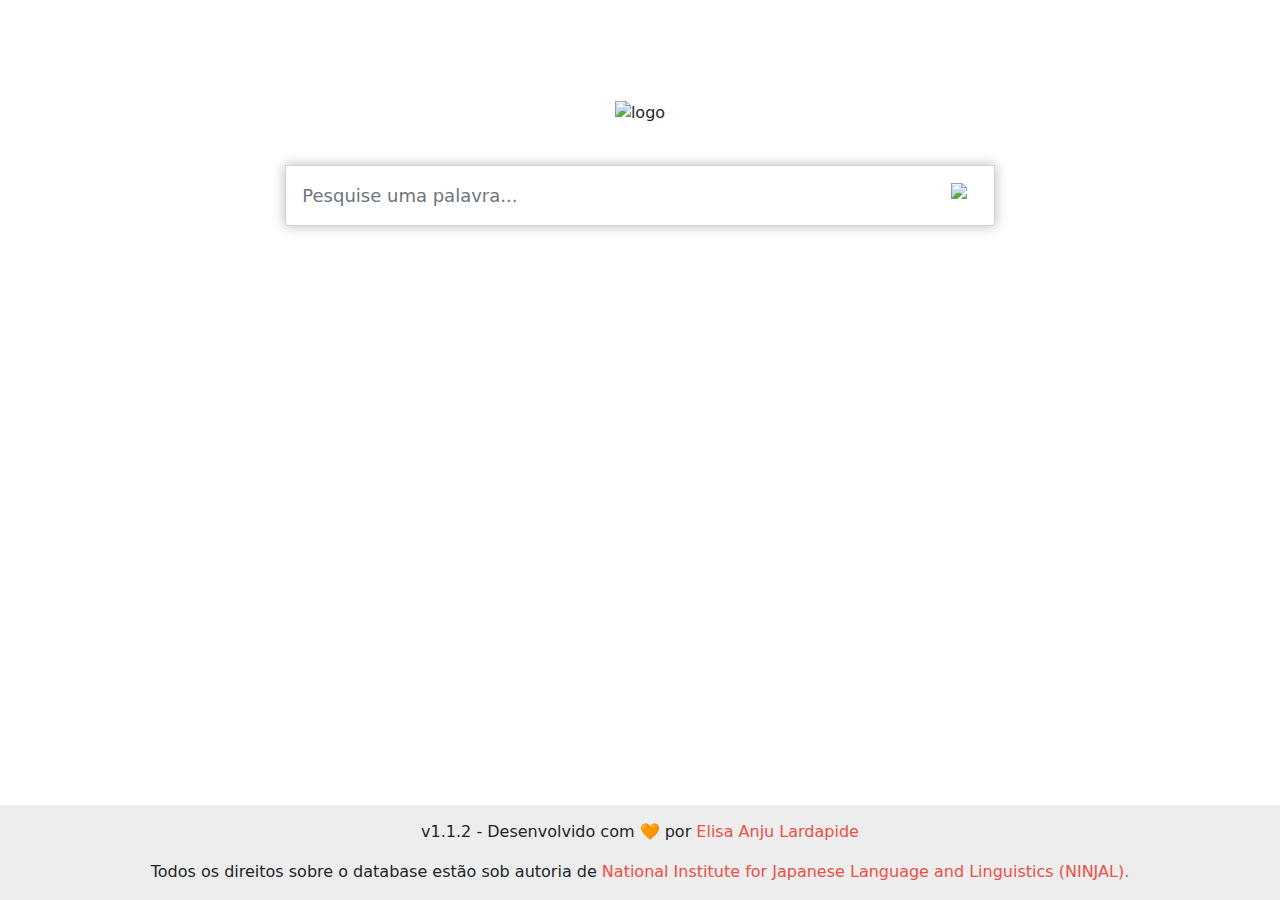
==== index.html @ b79aa2bb "Update index.html" ====
<!doctype html>
<html lang="pt-BR">
<head>
    <meta charset="utf-8">
    <meta name="viewport" content="width=device-width, initial-scale=1">
    <link href="styles/bootstrap.min.css" rel="stylesheet">
    <link rel="stylesheet" href="styles/style.css">
    <link rel="icon" href="https://lisanju.github.io/geoki-jiten/imgs/icone.png">
    <title>GEOki Jiten</title>
</head>
<body>
    <header class="container mt-4 mb-4">
        <div class="logo">
            <img src="https://lisanju.github.io/geoki-jiten/imgs/logo.png" alt="logo">
        </div>
    </header>
    <main class="container">
        <section class="search">
            <div class="container-fluid">
                <div class="row p-2 pt-3 pb-3 d-flex justify-content-center">
                    <div class="col-md-8">
                        <div class="form-inputs">
                            <input class="form-control p-3" type="text" placeholder="Pesquise uma palavra...">
                            <a href="#">
                                <img src="imgs/search.png" alt="search">
                            </a>
                        </div>
                    </div>
                </div>
            </div>
        </section>
    </main>
    <footer class="container mt-4 mb-4">
        <div class="footer">
            <p>v1.1.2 - Desenvolvido com 🧡 por <a class ="link" href="https://lisanju.github.io" target="_blank" rel="noopener noreferrer">Elisa Anju Lardapide</a></p>
            <p>Todos os direitos sobre o database estão sob autoria de <a class="link" href="https://mmsrv.ninjal.ac.jp/okinawago/" target="_blank" rel="noopener noreferrer">National Institute for Japanese Language and Linguistics (NINJAL).</a></p>
        </div>
    </footer>
    <script src="scripts/bootstrap.bundle.min.js"></script>
    <script src="scripts/script.js"></script>
</body>
</html>
---- styles/style.css ----
body {
    background-image: url("./imgs/background.png");
    background-size: cover;
    background-attachment: fixed;
    background-position: center; 
}

.logo {
    margin-top: 100px;
    margin-bottom: 20px;
    text-align: center;
}

.logo img {
    height: 25%;
    width: 25%;
}

.search input {
    border-radius: 0;
    font-size: 18px;
    font-weight: 500;
    color: #929EA9;
    margin-bottom:25px;
}

.form-inputs {
    position: relative;
    box-shadow: 0 0 12px 0 #B8B8B8;
}

.form-inputs img {
    position: absolute;
    right: 20px;
    top: calc(50% - 12px);
    height: 24px;
    width: 24px;
}

.resultado {
    background-color: #f1f1f1;
    border: 1px solid #ccc;
    border-radius:20px;
    padding:25px;
    margin-bottom: 10px;
    max-width: 800px;
    margin-left: auto;
    margin-right: auto;
}

.footer {
    text-align: center;
    font-family:var(--bs-font-sans-serif);
    background-color: #ededed;
    position: fixed;
    bottom: 0;
    left: 0;
    width: 100%;
    z-index: 1000;
    padding-top:15px;
}

.link {
  color:#ea5045;
  text-decoration:none;
}

/* Media Queries */
@media (max-width: 992px) {
    .logo img {
        height: 35%;
        width: 35%;
    }

    .col-md-8 {
        width: 90%;
    }
    

}

@media (max-width: 768px) {
    .container {
        max-width: 100%;
    }

    .logo {
        margin-top: 80px;
    }

    .search input {
        height: 55px;
    }

    .form-inputs img {
        right: 18px;
        top: calc(50% - 10px);
        height: 20px;
        width: 20px;
    }
}

@media (max-width: 640px) {
    .logo {
        margin-top: 70px;
    }

    .col-md-8 {
        width: 100%;
    }

    .search input {
        height: 50px;
    }

    .p-2 {
        padding: 0 !important;
    }

    .form-inputs img {
        right: 16px;
        top: calc(50% - 9px);
        height: 18px;
        width: 18px;
    }
}

@media (max-width: 480px) {
    .logo {
        margin-top: 60px;
    }

    .logo img {
        height: 40%;
        width: 40%;
    }

    .search input {
        font-size: 15px;
    }

    .form-inputs img {
        right: 16px;
        top: calc(50% - 9px);
        height: 18px;
        width: 18px;
    }
}

@media (max-width: 440px) {
    .d-flex {
        flex-direction: column;
    }

    .form-inputs img {
        top: 55px;
    }
}
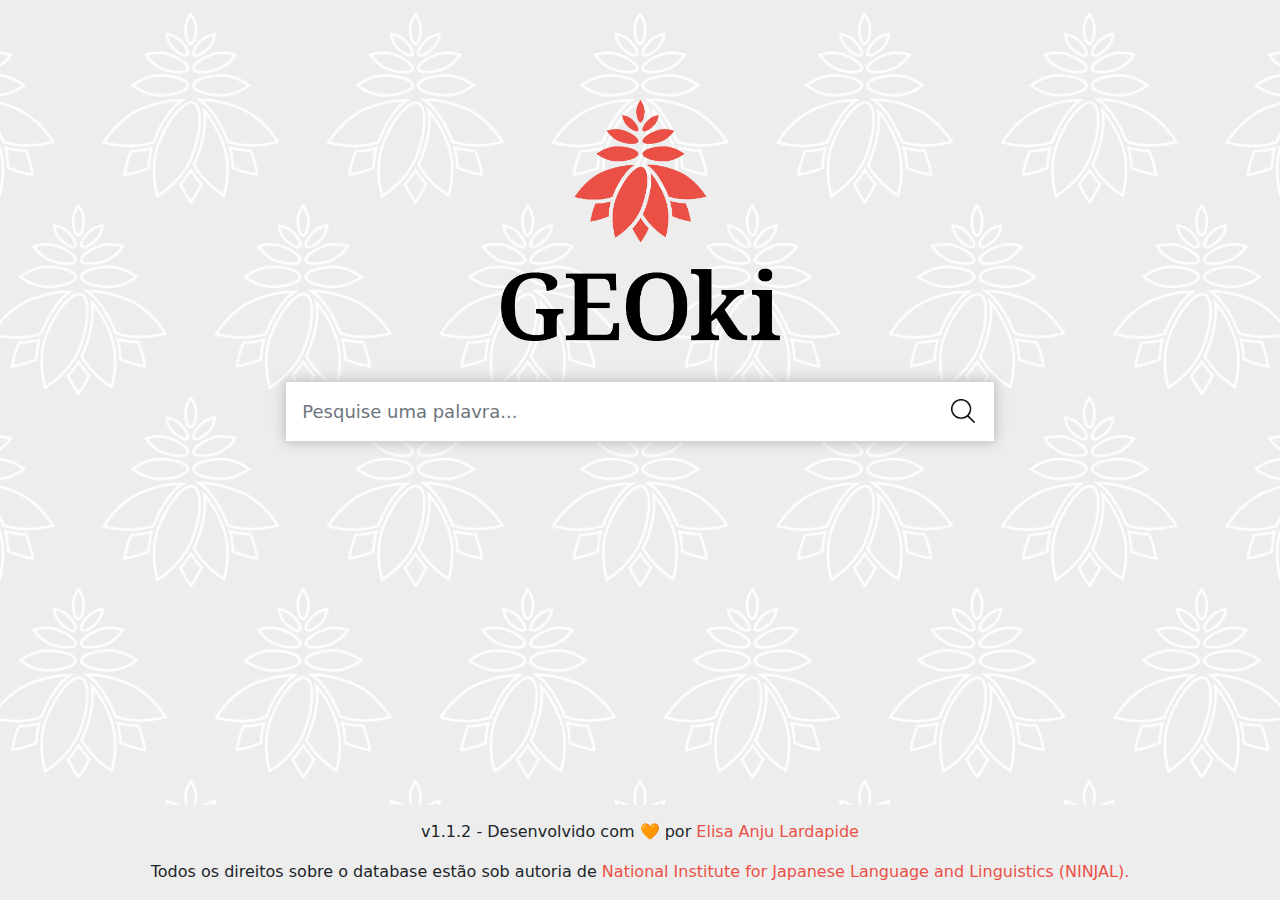
==== commit 53e431c4: "Update index.html" ====
--- a/index.html
+++ b/index.html
@@ -3,8 +3,8 @@
 <head>
     <meta charset="utf-8">
     <meta name="viewport" content="width=device-width, initial-scale=1">
-    <link href="styles/bootstrap.min.css" rel="stylesheet">
-    <link rel="stylesheet" href="styles/style.css">
+    <link href="https://lisanju.github.io/geoki-jiten/styles/bootstrap.min.css" rel="stylesheet">
+    <link rel="stylesheet" href="https://lisanju.github.io/styles/style.css">
     <link rel="icon" href="https://lisanju.github.io/geoki-jiten/imgs/icone.png">
     <title>GEOki Jiten</title>
 </head>
@@ -22,7 +22,7 @@
                         <div class="form-inputs">
                             <input class="form-control p-3" type="text" placeholder="Pesquise uma palavra...">
                             <a href="#">
-                                <img src="imgs/search.png" alt="search">
+                                <img src="https://lisanju.github.io/geoki-jiten/imgs/search.png" alt="search">
                             </a>
                         </div>
                     </div>
@@ -36,7 +36,7 @@
             <p>Todos os direitos sobre o database estão sob autoria de <a class="link" href="https://mmsrv.ninjal.ac.jp/okinawago/" target="_blank" rel="noopener noreferrer">National Institute for Japanese Language and Linguistics (NINJAL).</a></p>
         </div>
     </footer>
-    <script src="scripts/bootstrap.bundle.min.js"></script>
-    <script src="scripts/script.js"></script>
+    <script src="https://lisanju.github.io/geoki-jiten/scripts/bootstrap.bundle.min.js"></script>
+    <script src="https://lisanju.github.io/geoki-jiten/scripts/script.js"></script>
 </body>
 </html>
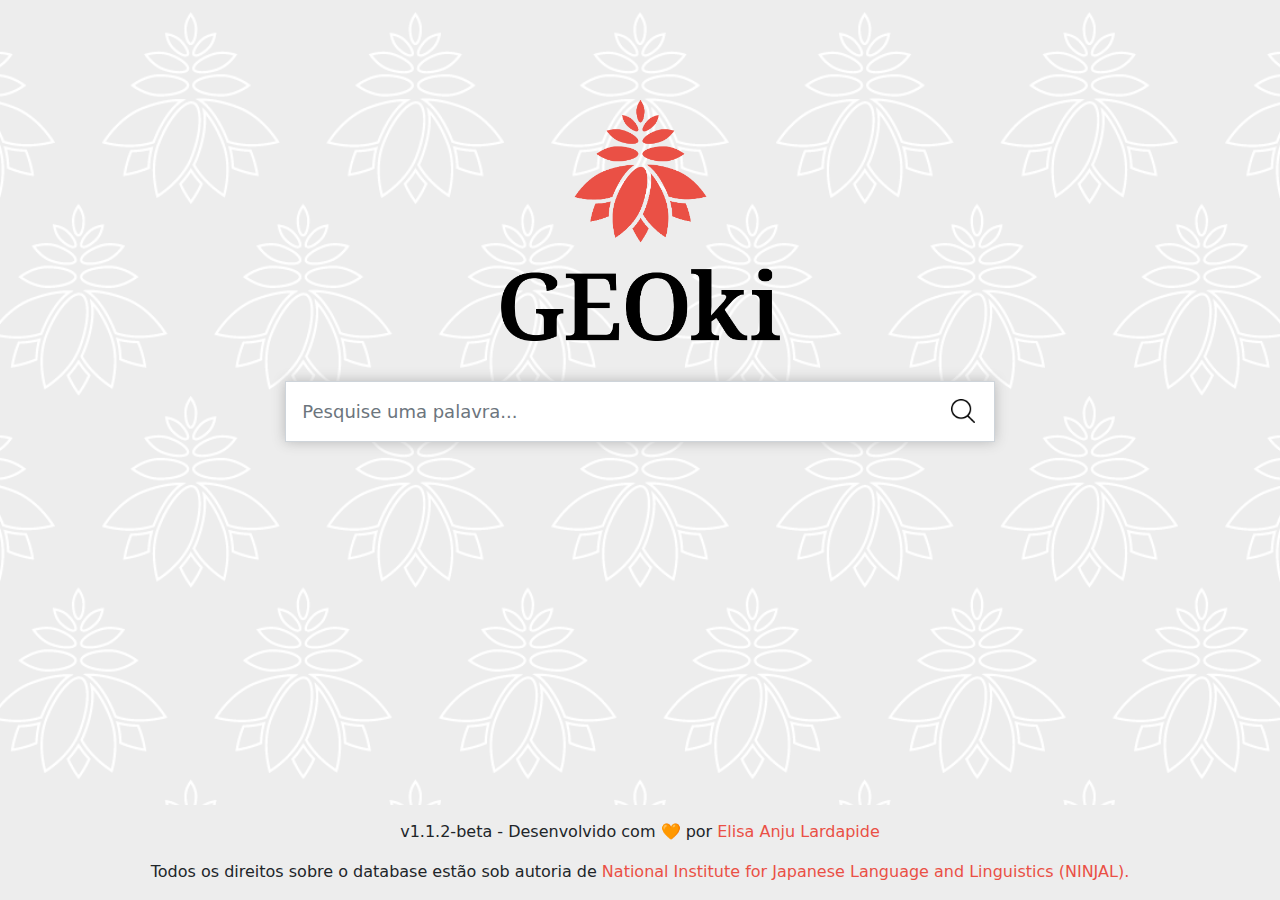
==== commit 30c64468: "Update index.html" ====
--- a/index.html
+++ b/index.html
@@ -3,15 +3,15 @@
 <head>
     <meta charset="utf-8">
     <meta name="viewport" content="width=device-width, initial-scale=1">
-    <link href="https://lisanju.github.io/geoki-jiten/styles/bootstrap.min.css" rel="stylesheet">
-    <link rel="stylesheet" href="https://lisanju.github.io/styles/style.css">
-    <link rel="icon" href="https://lisanju.github.io/geoki-jiten/imgs/icone.png">
+    <link href="styles/bootstrap.min.css" rel="stylesheet">
+    <link rel="stylesheet" href="styles/style.css">
+    <link rel="icon" href="imgs/icone.png">
     <title>GEOki Jiten</title>
 </head>
 <body>
     <header class="container mt-4 mb-4">
         <div class="logo">
-            <img src="https://lisanju.github.io/geoki-jiten/imgs/logo.png" alt="logo">
+            <img src="imgs/logo.png" alt="logo">
         </div>
     </header>
     <main class="container">
@@ -22,7 +22,7 @@
                         <div class="form-inputs">
                             <input class="form-control p-3" type="text" placeholder="Pesquise uma palavra...">
                             <a href="#">
-                                <img src="https://lisanju.github.io/geoki-jiten/imgs/search.png" alt="search">
+                                <img src="imgs/search.png" alt="search">
                             </a>
                         </div>
                     </div>
@@ -32,11 +32,11 @@
     </main>
     <footer class="container mt-4 mb-4">
         <div class="footer">
-            <p>v1.1.2 - Desenvolvido com 🧡 por <a class ="link" href="https://lisanju.github.io" target="_blank" rel="noopener noreferrer">Elisa Anju Lardapide</a></p>
+            <p>v1.1.2-beta - Desenvolvido com 🧡 por <a class ="link" href="https://lisanju.github.io" target="_blank" rel="noopener noreferrer">Elisa Anju Lardapide</a></p>
             <p>Todos os direitos sobre o database estão sob autoria de <a class="link" href="https://mmsrv.ninjal.ac.jp/okinawago/" target="_blank" rel="noopener noreferrer">National Institute for Japanese Language and Linguistics (NINJAL).</a></p>
         </div>
     </footer>
-    <script src="https://lisanju.github.io/geoki-jiten/scripts/bootstrap.bundle.min.js"></script>
-    <script src="https://lisanju.github.io/geoki-jiten/scripts/script.js"></script>
+    <script src="scripts/bootstrap.bundle.min.js"></script>
+    <script src="scripts/script.js"></script>
 </body>
 </html>
--- a/styles/style.css
+++ b/styles/style.css
@@ -0,0 +1,158 @@
+body {
+    background-image: url("https://lisanju.github.io/geoki-jiten/imgs/background.png");
+    background-size: cover;
+    background-attachment: fixed;
+    background-position: center; 
+}
+
+.logo {
+    margin-top: 100px;
+    margin-bottom: 20px;
+    text-align: center;
+}
+
+.logo img {
+    height: 25%;
+    width: 25%;
+}
+
+.search input {
+    border-radius: 0;
+    font-size: 18px;
+    font-weight: 500;
+    color: #929EA9;
+    margin-bottom:25px;
+}
+
+.form-inputs {
+    position: relative;
+    box-shadow: 0 0 12px 0 #B8B8B8;
+}
+
+.form-inputs img {
+    position: absolute;
+    right: 20px;
+    top: calc(50% - 12px);
+    height: 24px;
+    width: 24px;
+}
+
+.resultado {
+    background-color: #f1f1f1;
+    border: 1px solid #ccc;
+    border-radius:20px;
+    padding:25px;
+    margin-bottom: 10px;
+    max-width: 800px;
+    margin-left: auto;
+    margin-right: auto;
+}
+
+.footer {
+    text-align: center;
+    font-family:var(--bs-font-sans-serif);
+    background-color: #ededed;
+    position: fixed;
+    bottom: 0;
+    left: 0;
+    width: 100%;
+    z-index: 1000;
+    padding-top:15px;
+}
+
+.link {
+  color:#ea5045;
+  text-decoration:none;
+}
+
+/* Media Queries */
+@media (max-width: 992px) {
+    .logo img {
+        height: 35%;
+        width: 35%;
+    }
+
+    .col-md-8 {
+        width: 90%;
+    }
+    
+
+}
+
+@media (max-width: 768px) {
+    .container {
+        max-width: 100%;
+    }
+
+    .logo {
+        margin-top: 80px;
+    }
+
+    .search input {
+        height: 55px;
+    }
+
+    .form-inputs img {
+        right: 18px;
+        top: calc(50% - 10px);
+        height: 20px;
+        width: 20px;
+    }
+}
+
+@media (max-width: 640px) {
+    .logo {
+        margin-top: 70px;
+    }
+
+    .col-md-8 {
+        width: 100%;
+    }
+
+    .search input {
+        height: 50px;
+    }
+
+    .p-2 {
+        padding: 0 !important;
+    }
+
+    .form-inputs img {
+        right: 16px;
+        top: calc(50% - 9px);
+        height: 18px;
+        width: 18px;
+    }
+}
+
+@media (max-width: 480px) {
+    .logo {
+        margin-top: 60px;
+    }
+
+    .logo img {
+        height: 40%;
+        width: 40%;
+    }
+
+    .search input {
+        font-size: 15px;
+    }
+
+    .form-inputs img {
+        right: 16px;
+        top: calc(50% - 9px);
+        height: 18px;
+        width: 18px;
+    }
+}
+
+@media (max-width: 440px) {
+    .d-flex {
+        flex-direction: column;
+    }
+
+    .form-inputs img {
+        top: 55px;
+    }
+}
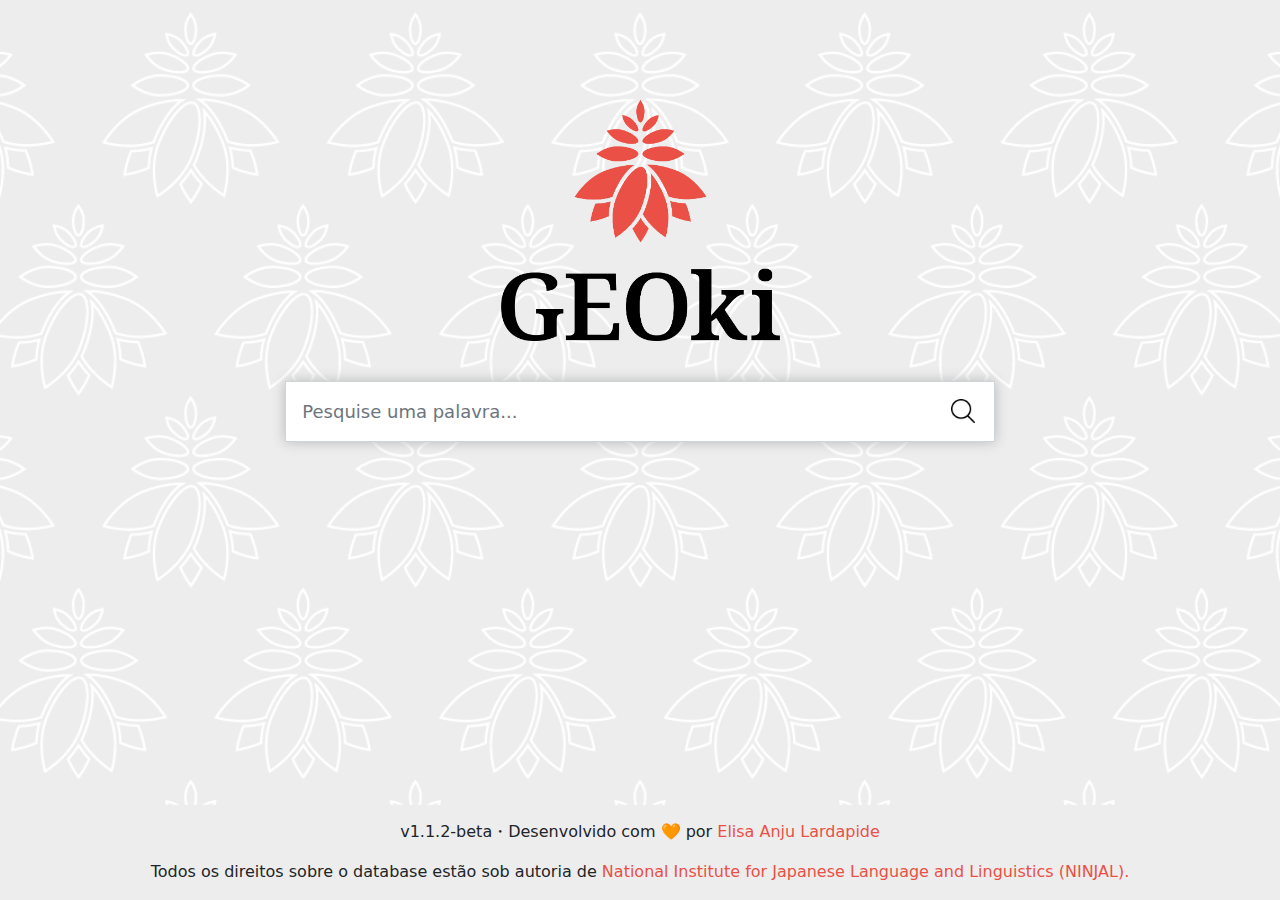
==== commit bc2bfc00: "Update index.html" ====
--- a/index.html
+++ b/index.html
@@ -5,7 +5,7 @@
     <meta name="viewport" content="width=device-width, initial-scale=1">
     <link href="styles/bootstrap.min.css" rel="stylesheet">
     <link rel="stylesheet" href="styles/style.css">
-    <link rel="icon" href="imgs/icone.png">
+    <link rel="icon" href="https://lisanju.github.io/geoki-jiten/imgs/icone.png">
     <title>GEOki Jiten</title>
 </head>
 <body>
@@ -32,7 +32,7 @@
     </main>
     <footer class="container mt-4 mb-4">
         <div class="footer">
-            <p>v1.1.2-beta - Desenvolvido com 🧡 por <a class ="link" href="https://lisanju.github.io" target="_blank" rel="noopener noreferrer">Elisa Anju Lardapide</a></p>
+            <p>v1.1.2-beta・Desenvolvido com 🧡 por <a class ="link" href="https://lisanju.github.io" target="_blank" rel="noopener noreferrer">Elisa Anju Lardapide</a></p>
             <p>Todos os direitos sobre o database estão sob autoria de <a class="link" href="https://mmsrv.ninjal.ac.jp/okinawago/" target="_blank" rel="noopener noreferrer">National Institute for Japanese Language and Linguistics (NINJAL).</a></p>
         </div>
     </footer>
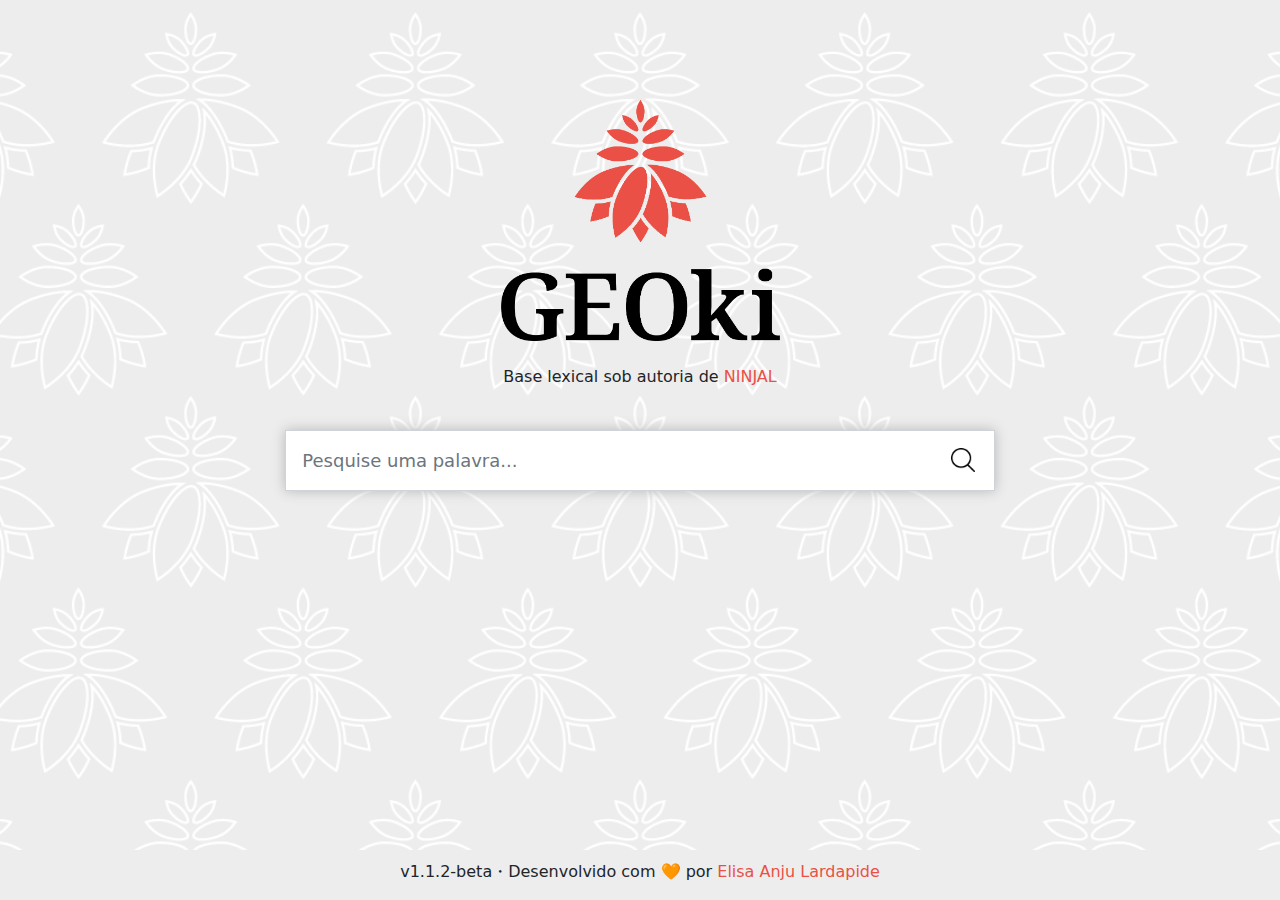
==== commit c8f2d904: "Update index.html" ====
--- a/index.html
+++ b/index.html
@@ -16,6 +16,7 @@
     </header>
     <main class="container">
         <section class="search">
+            <p class="autoria">Base lexical sob autoria de <a class="link" href="https://mmsrv.ninjal.ac.jp/okinawago/" target="_blank" rel="noopener noreferrer">NINJAL</a></p>
             <div class="container-fluid">
                 <div class="row p-2 pt-3 pb-3 d-flex justify-content-center">
                     <div class="col-md-8">
@@ -31,9 +32,8 @@
         </section>
     </main>
     <footer class="container mt-4 mb-4">
-        <div class="footer">
+        <div class="footer" id="footer">
             <p>v1.1.2-beta・Desenvolvido com 🧡 por <a class ="link" href="https://lisanju.github.io" target="_blank" rel="noopener noreferrer">Elisa Anju Lardapide</a></p>
-            <p>Todos os direitos sobre o database estão sob autoria de <a class="link" href="https://mmsrv.ninjal.ac.jp/okinawago/" target="_blank" rel="noopener noreferrer">National Institute for Japanese Language and Linguistics (NINJAL).</a></p>
         </div>
     </footer>
     <script src="scripts/bootstrap.bundle.min.js"></script>
--- a/styles/style.css
+++ b/styles/style.css
@@ -42,7 +42,8 @@
     border: 1px solid #ccc;
     border-radius:20px;
     padding:25px;
-    margin-bottom: 10px;
+    margin-top:40px;
+    margin-bottom: 40px;
     max-width: 800px;
     margin-left: auto;
     margin-right: auto;
@@ -50,19 +51,24 @@
 
 .footer {
     text-align: center;
-    font-family:var(--bs-font-sans-serif);
+    font-family: var(--bs-font-sans-serif);
     background-color: #ededed;
     position: fixed;
     bottom: 0;
     left: 0;
     width: 100%;
     z-index: 1000;
-    padding-top:15px;
+    padding-top: 10px;
 }
 
 .link {
   color:#ea5045;
   text-decoration:none;
+}
+
+.autoria {
+    text-align:center;
+    margin-bottom:25px;
 }
 
 /* Media Queries */
